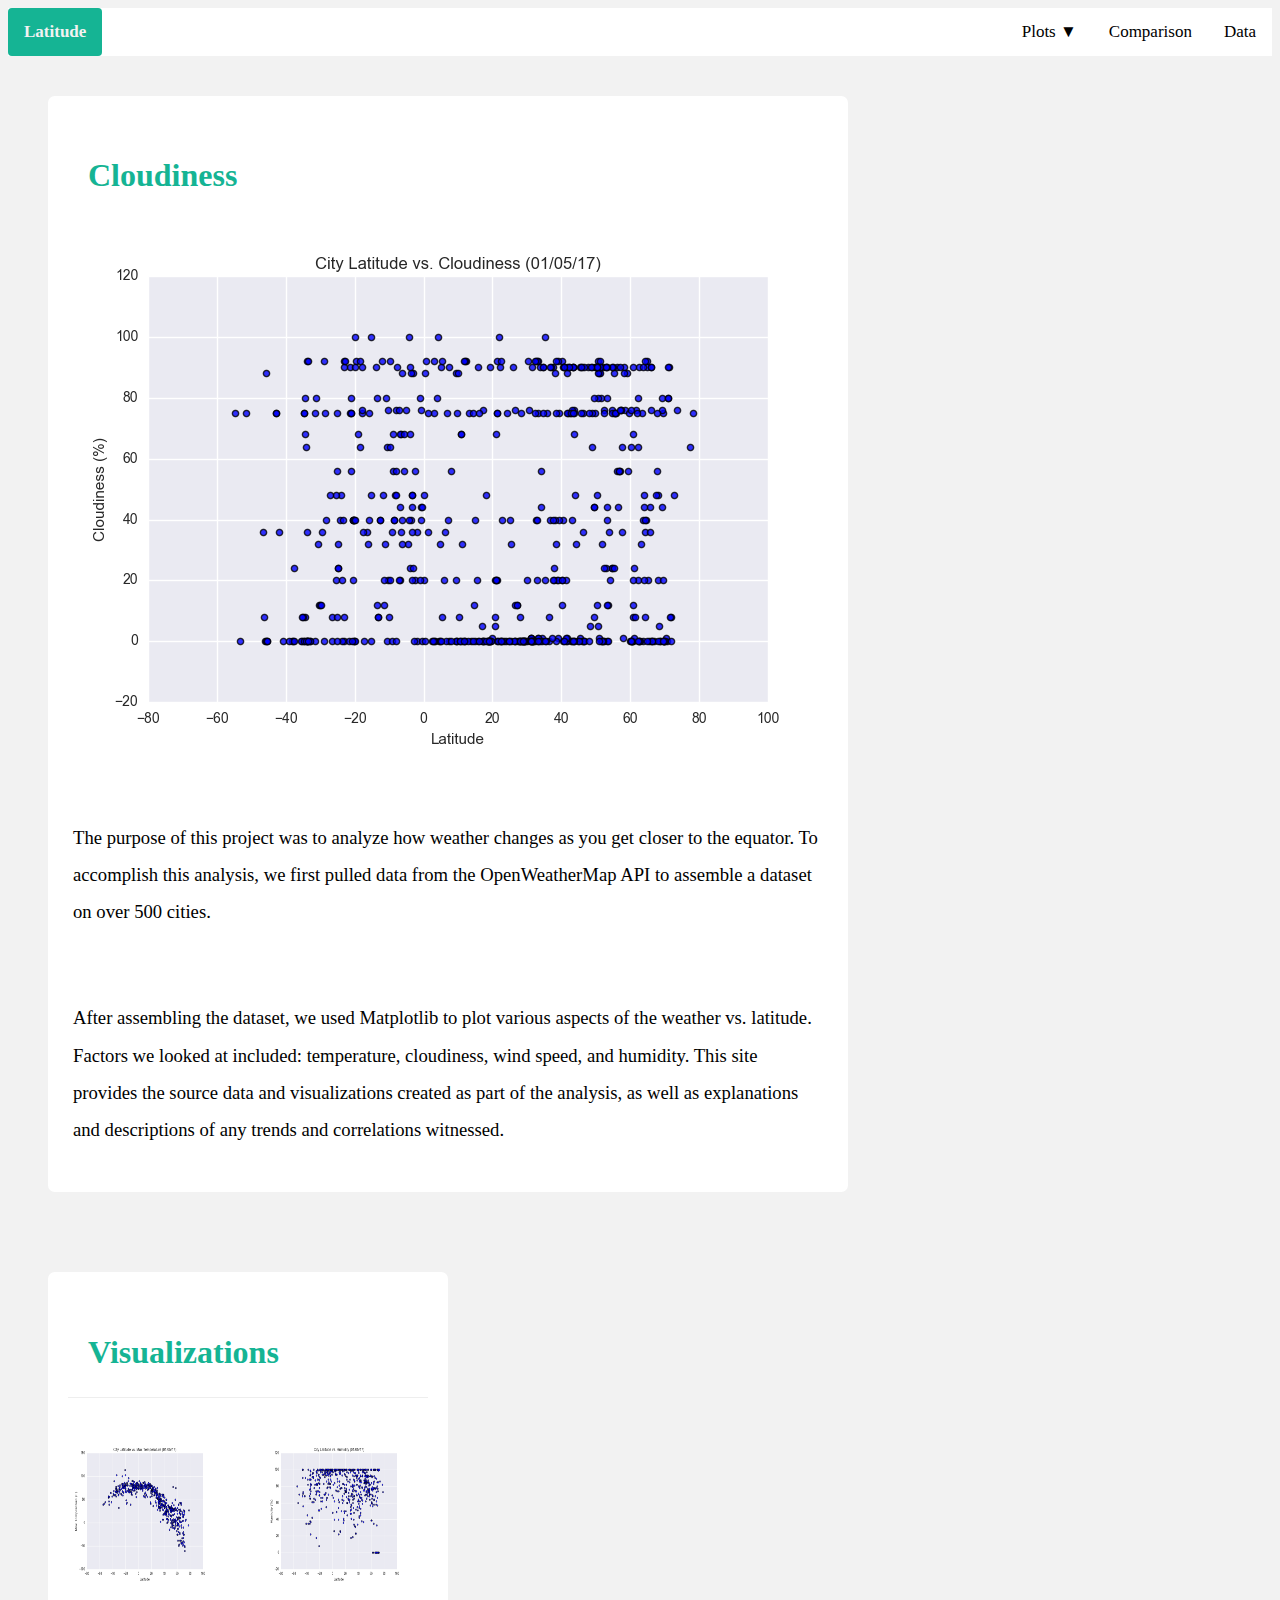
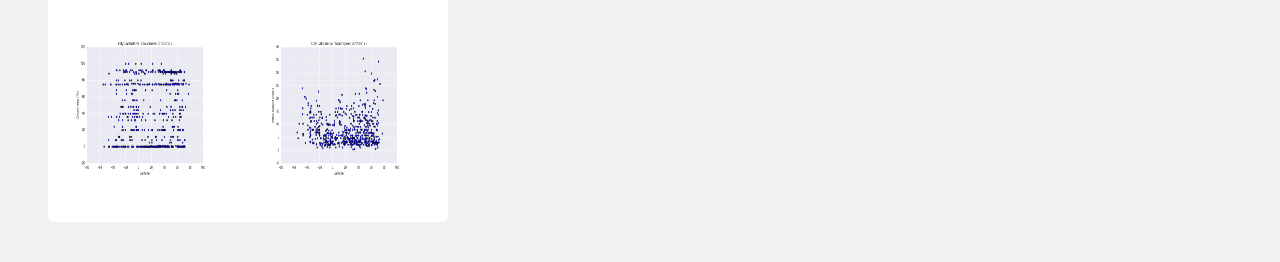
==== cloudiness.html @ f89f0354 "finished most of the desktop pages except for the data page" ====
<!DOCTYPE html>
<!-- Template by html.am -->
<html>
	<head>
		<meta http-equiv="Content-Type" content="text/html; charset=utf-8">
		<title>Cloudiness</title>
		<link rel="stylesheet" href="visualization-style.css">

	</head>
	
<body>
	<div class="topnav">
		<a class="active" href="./index.html">Latitude</a>
		<a href="./data.html">Data</a>
		<a href="./comparison.html">Comparison</a>
		<div class="dropdown">
			<button class="dropbtn">Plots ▼
				<i class="fa fa-caret-down"></i>
			</button>
			<div class="dropdown-content">
				<a href="./max-temperature.html">Max Temperature</a>
				<a href="./humidity.html">Humidity</a>
				<a href="./cloudiness.html">Cloudiness</a>
				<a href="./wind-speed.html">Wind Speed</a>
			</div>
		</div>	
				
	</div>

	<section class="left-section">
		<h1>Cloudiness</h1>
		<img src="./Resources/assets-images/Fig3.png" alt="City Latitude vs. Max Temperature">
        <p>The purpose of this project was to analyze how weather changes as you get closer to the equator. To accomplish this analysis, we first pulled data from the OpenWeatherMap API to assemble a dataset on over 500 cities.</p>
		<p>After assembling the dataset, we used Matplotlib to plot various aspects of the weather vs. latitude. Factors we looked at included: temperature, cloudiness, wind speed, and humidity. This site provides the source data and visualizations created as part of the analysis, as well as explanations and descriptions of any trends and correlations witnessed.</p>
	</section>

	<section class="right-section">
		<h1>Visualizations</h1>
		<hr>
		<div class="column">
			<a href="./max-temperature.html"><img src="./Resources/assets-images/Fig1.png" alt="City Latitude vs. Max Temperature"></a>
			<a href="./humidity.html"><img src="./Resources/assets-images/Fig2.png" alt="City Latitude vs. Humidity"></a>
		</div>
		<div class="column">	
			<a href="./cloudiness.html"><img src="./Resources/assets-images/Fig3.png" alt="City Latitude vs. Cloudiness"></a>
			<a href="./wind-speed.html"><img src="./Resources/assets-images/Fig4.png" alt="City Latitude vs. Wind Speed"></a>
		</div>
	</section>
</body>
---- visualization-style.css ----
body {
    background-color: #f2f2f2;
}

.topnav {
    background-color: white;
    overflow: hidden;
}

.topnav a {
    float: left;
    color: black;
    text-align: center;
    padding: 14px 16px;
    text-decoration: none;
    font-size: 17px;
    margin-left: auto;
    margin-right: 0;
    float: right;
    border-radius: 3pt;
    
}

.topnav a:hover {
    background-color: #ddd;
    color: black;
}

.topnav a.active {
    background-color: #15b494;
    color: #f2f2f2;
    font-weight: 900;
    margin-right: auto;
    margin-left: 0;
    float: left;
}

.dropdown {
    overflow: hidden;
    float: right;
}

.dropdown .dropbtn {
    font-size: 17px;
    border:none;
    outline: none;
    color: black;
    padding: 14px 16px;
    background-color: inherit;
    font-family: inherit;
    margin: 0;
}

.navbar a:hover, .dropdown:hover .dropbtn {
    background-color: #ddd;
}

.dropdown-content {
    display: none;
    position: absolute;
    background-color: #f9f9f9;
    min-width: 160px;
    box-shadow: 0px 8px 16px 0px rgba(0,0,0,0.2);
    z-index: 1;
  }

  .dropdown-content a {
    float: none;
    color: black;
    padding: 12px 16px;
    text-decoration: none;
    display: block;
    text-align: left;
  }

.dropdown-content a:hover {
    background-color: #ddd;
}

.dropdown:hover .dropdown-content {
    display: block;
}

section {
    background-color: white;
    margin: 40px;
    border-radius: 5pt;
}

section h1 {
    color:#15b494;
    padding:40px;
    padding-bottom:5px;
    font-weight:700px;
    font-size: 24pt;
}

section hr {
    margin: 20px;
    height: 1px;
    background-color: #ddd;
    opacity: 0.5;
    border: none;
}
section p {
    font-size: 14pt;
    line-height: 2;
    padding: 25px;
}
section p img {
    height: 40%;
    width: 40%;
    float: left;
}

.left-section {
    float:left;
    width: 800px;
}

.right-section {
    float:left;
    width: 400px;
    height: 550px;
}

.right-section img {
    height: 150px;
    width: 150px;
    padding: 20px;
}

.right-section img:hover {
    border: 5px solid #555:
}
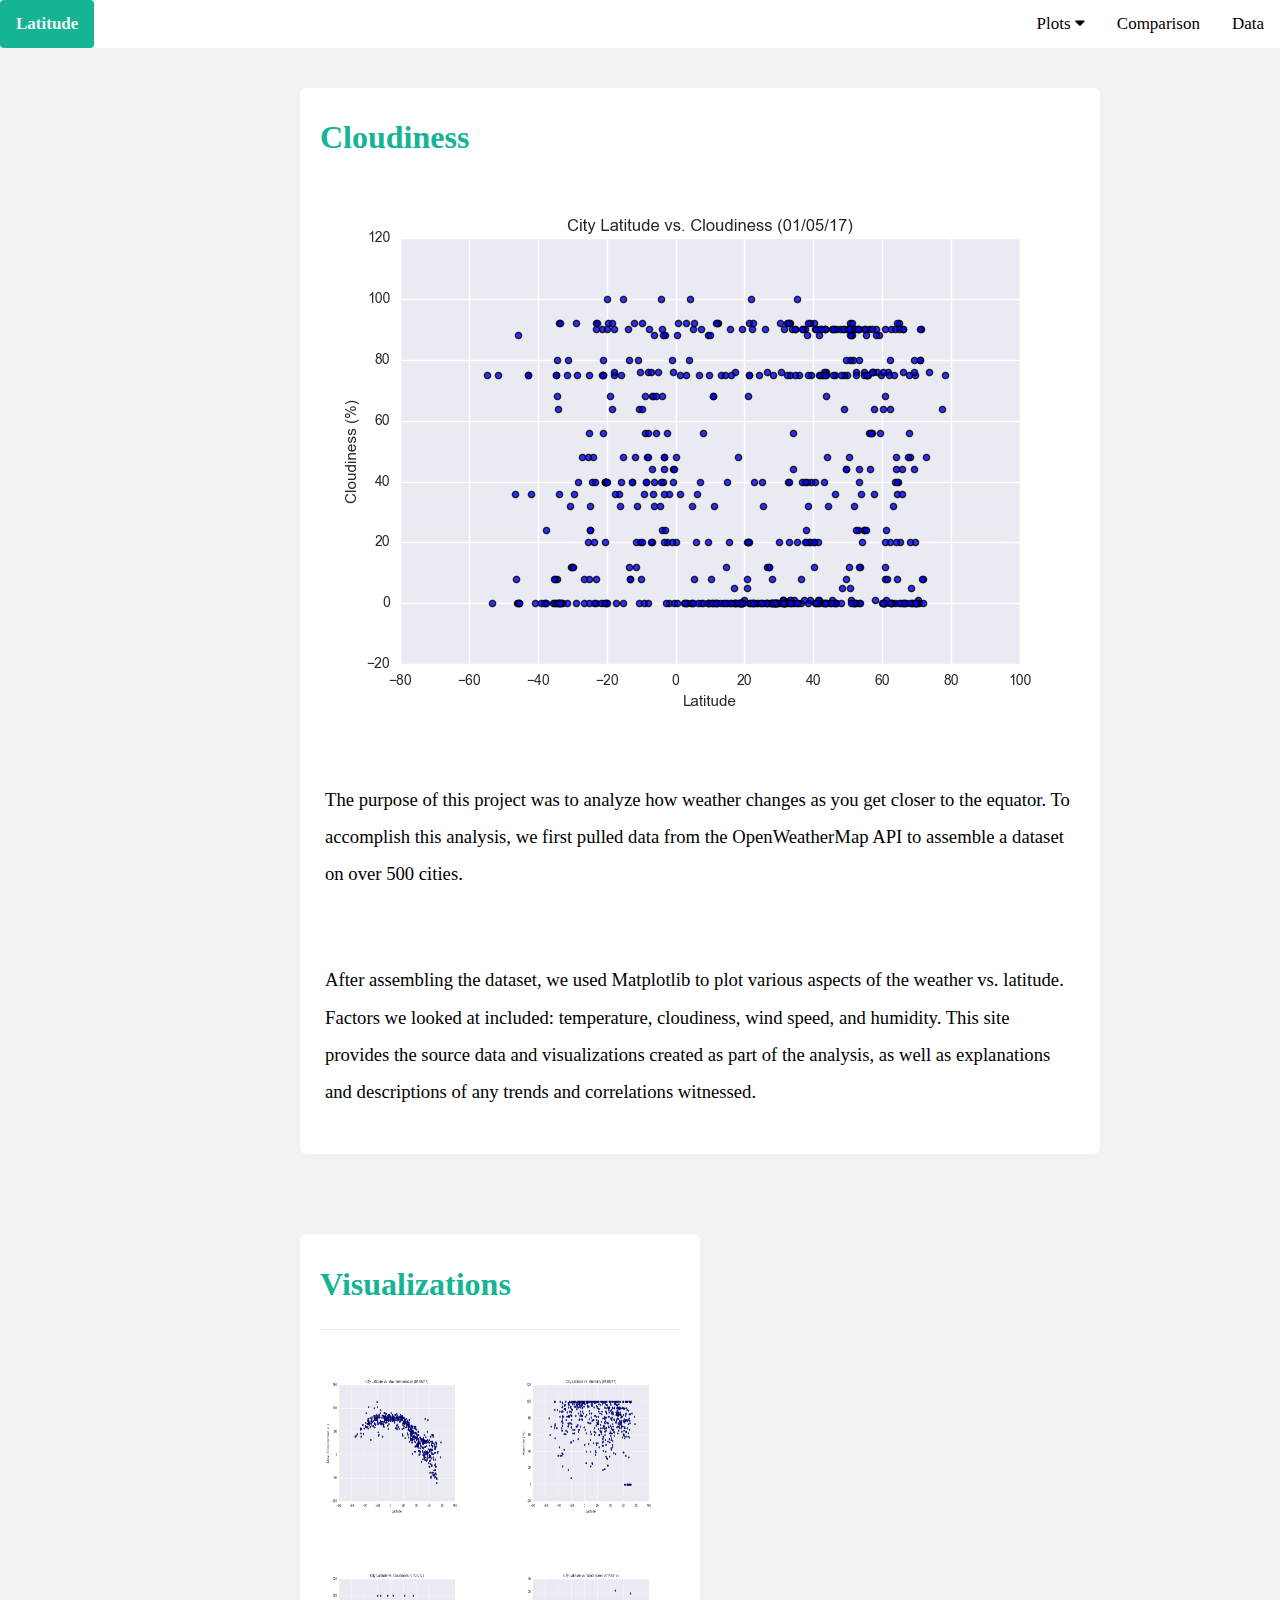
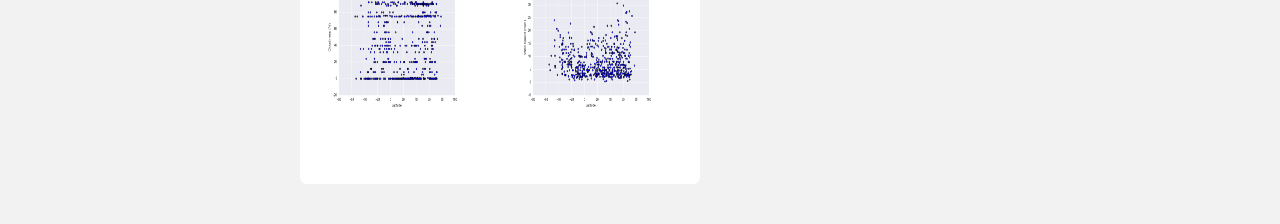
==== commit eb00242f: "added small screen functionality" ====
--- a/cloudiness.html
+++ b/cloudiness.html
@@ -3,29 +3,43 @@
 <html>
 	<head>
 		<meta http-equiv="Content-Type" content="text/html; charset=utf-8">
-		<title>Cloudiness</title>
+		<title>Web Design Challenge</title>
 		<link rel="stylesheet" href="visualization-style.css">
+
+		<!-- I took the icons for the drop down menu for small screens (and a good bit of the code) from the tutorials from w3schools.com, 
+			they require this stylesheet to get the icons to work -->
+		<link rel="stylesheet" href="https://cdnjs.cloudflare.com/ajax/libs/font-awesome/4.7.0/css/font-awesome.min.css">
 
 	</head>
 	
 <body>
 	<div class="topnav">
 		<a class="active" href="./index.html">Latitude</a>
-		<a href="./data.html">Data</a>
-		<a href="./comparison.html">Comparison</a>
-		<div class="dropdown">
-			<button class="dropbtn">Plots ▼
-				<i class="fa fa-caret-down"></i>
-			</button>
-			<div class="dropdown-content">
-				<a href="./max-temperature.html">Max Temperature</a>
-				<a href="./humidity.html">Humidity</a>
-				<a href="./cloudiness.html">Cloudiness</a>
-				<a href="./wind-speed.html">Wind Speed</a>
-			</div>
-		</div>	
+
+		<div id="myLinks" class="Links">
+			<a href="./data.html">Data</a>
+			<a href="./comparison.html">Comparison</a>
+			<div class="dropdown">
+
+				<!-- For the drop down menus in the small screen version I used a javascript button to toggle menus-->
+				<button href="javascript:void(0);" onclick="submenuDisplay()" class="dropbtn">Plots
+					<i class="fa fa-caret-down"></i>
+				</button>
+				<div class="dropdown-content" id="plotContent">
+					<a href="./max-temperature.html">Max Temperature</a>
+					<a href="./humidity.html">Humidity</a>
+					<a href="./cloudiness.html">Cloudiness</a>
+					<a href="./wind-speed.html">Wind Speed</a>
+				</div>
+			</div>	
+		</div>
+		<a href="javascript:void(0);" class="icon" onclick="myFunction()">
+			<i class="fa fa-bars"></i>
+		</a>
 				
 	</div>
+
+    <hr class="header-break" id="header-break">
 
 	<section class="left-section">
 		<h1>Cloudiness</h1>
@@ -46,4 +60,32 @@
 			<a href="./wind-speed.html"><img src="./Resources/assets-images/Fig4.png" alt="City Latitude vs. Wind Speed"></a>
 		</div>
 	</section>
-</body>+</body>
+
+<!-- Javascript to toggle the menus for the small screen-->
+<script>
+	function myFunction() {
+  var x = document.getElementById("myLinks");
+  var y = document.getElementById("header-break")
+  if (x.style.display === "block") {
+    x.style.display = "none";
+	y.style.display = "none";
+  } else {
+    x.style.display = "block";
+	y.style.display = "block";
+  }
+}
+
+	function submenuDisplay() {
+		var x = document.getElementById("plotContent");
+		if (x.style.display === "block") {
+    			x.style.display = "none";
+				
+  		} else {
+    		x.style.display = "block";
+			x.style.position = "relative";
+  }
+
+	}
+
+</script>--- a/visualization-style.css
+++ b/visualization-style.css
@@ -1,5 +1,6 @@
 body {
     background-color: #f2f2f2;
+    margin: 0;
 }
 
 .topnav {
@@ -8,7 +9,6 @@
 }
 
 .topnav a {
-    float: left;
     color: black;
     text-align: center;
     padding: 14px 16px;
@@ -49,6 +49,7 @@
     background-color: inherit;
     font-family: inherit;
     margin: 0;
+    float: right;
 }
 
 .navbar a:hover, .dropdown:hover .dropbtn {
@@ -57,11 +58,13 @@
 
 .dropdown-content {
     display: none;
+    margin-top: 48px;
     position: absolute;
     background-color: #f9f9f9;
     min-width: 160px;
     box-shadow: 0px 8px 16px 0px rgba(0,0,0,0.2);
     z-index: 1;
+    
   }
 
   .dropdown-content a {
@@ -81,6 +84,10 @@
     display: block;
 }
 
+.header-break {
+    display: none;
+}
+
 section {
     background-color: white;
     margin: 40px;
@@ -89,7 +96,8 @@
 
 section h1 {
     color:#15b494;
-    padding:40px;
+    padding:10px;
+    padding-left: 20px;
     padding-bottom:5px;
     font-weight:700px;
     font-size: 24pt;
@@ -127,10 +135,248 @@
 .right-section img {
     height: 150px;
     width: 150px;
-    padding: 20px;
+    padding: 15px;
+    border: 5px solid white;
+    border-radius: 10px;
 }
 
 .right-section img:hover {
-    border: 5px solid #555:
-}
-
+    border: 5px solid #ddd;
+}
+
+.icon {
+    display: none;
+  }
+
+@media (max-width:2400px) {
+    .left-section {
+        margin-left: 525px;
+    }
+}
+
+@media (max-width:2300px) {
+    .left-section {
+        margin-left: 475px;
+    }
+}
+
+@media (max-width:2200px) {
+    .left-section {
+        margin-left: 425px;
+    }
+}
+
+@media (max-width:2100px) {
+    .left-section {
+        margin-left: 375px;
+    }
+}
+
+@media (max-width:2000px) {
+    .left-section {
+        margin-left: 325px;
+    }
+}
+
+@media (max-width:1900px) {
+    .left-section {
+        margin-left: 275px;
+    }
+}
+@media (max-width:1800px) {
+    .left-section {
+        margin-left: 225px;
+    }  
+}
+
+@media (max-width:1700px) {
+    .left-section {
+        margin-left: 175px;
+    }  
+}
+
+@media (max-width:1600px) {
+    .left-section {
+        margin-left: 125px;
+    }  
+}
+
+@media (max-width:1500px) {
+    .left-section {
+        margin-left: 350px;
+    }
+    
+    .right-section {
+        margin-left: 350px;
+    }
+}
+
+@media (max-width:1400px) {
+    .left-section {
+        margin-left: 300px;
+    }
+    
+    .right-section {
+        margin-left: 300px;
+    }
+}
+
+@media (max-width:1300x) {
+    .left-section {
+        margin-left: 250px;
+    }
+    
+    .right-section {
+        margin-left: 250px;
+    }
+}
+
+@media (max-width:1200px) {
+    .left-section {
+        margin-left: 200px;
+    }  
+
+    .right-section {
+        margin-left: 200px;
+    }
+}
+
+@media (max-width:1100px) {
+    .left-section {
+        margin-left: 150px;
+    }  
+
+    .right-section {
+        margin-left: 150px;
+    }
+}
+
+@media (max-width:1000px) {
+    .left-section {
+        margin-left: 100px;
+    }  
+
+    .right-section {
+        margin-left: 100px;
+    }
+}
+
+@media (max-width:900px) {
+    .left-section {
+        margin-left: 50px;
+    }  
+
+    .right-section {
+        margin-left: 50px;
+    }
+}
+
+
+@media (max-width:640px) {
+    .topnav {
+        overflow: hidden;
+        background-color: white;
+      }
+
+      .active {
+        width: 100%;
+      }
+      /* Hide the links inside the navigation menu (except for logo/home) */
+      .topnav #myLinks {
+        width: 100%;
+        display: none;
+        position: relative;
+        background-color: #f2f2f2;
+        float: left;
+      }
+      
+      /* Style navigation menu links */
+      .topnav a {
+        color: black;
+        padding: 14px 16px;
+        text-decoration: none;
+        font-size: 17px;
+        display: block;
+        float: none;
+        text-align: left;
+        background-color: white;
+      }
+
+      .dropdown {
+        float: left;
+        background-color: white;
+        width: 100%;
+        
+      }
+
+      .dropdown .dropbtn {
+        width: 100%;
+        text-align: left;
+      }
+
+      .dropdown-content a {
+        display: block;
+        position: relative;
+        background-color: white;
+        margin-left: 20px;
+      }
+
+      .dropdown:hover .dropdown-content {
+        display: block;
+        float: none;
+      }
+
+    
+      
+      /* Style the hamburger menu */
+      .topnav a.icon {
+        display: block;
+        background:#15b494;
+        display: block;
+        position: absolute;
+        right: 0;
+        top: 0;
+      }
+      
+      /* Add a grey background color on mouse-over */
+      .topnav a:hover {
+        background-color: #ddd;
+        color: black;
+      }
+      
+      /* Style the active link (or home/logo) */
+      .active {
+        background-color: #15b494;
+        color: white;
+      }
+
+      body {
+        background-color: white;
+      }
+
+      section {
+        margin: 0;
+        padding: 0;
+      }
+
+      section h1 {
+        padding-left: 0;
+      }
+
+      section p {
+        padding: 0;
+      }
+
+      .left-section {
+        width: auto;
+      }
+
+      .left-section img {
+        width: 100%;
+        height: 100%;
+      }
+
+      .right-section {
+        width: auto;
+      }
+}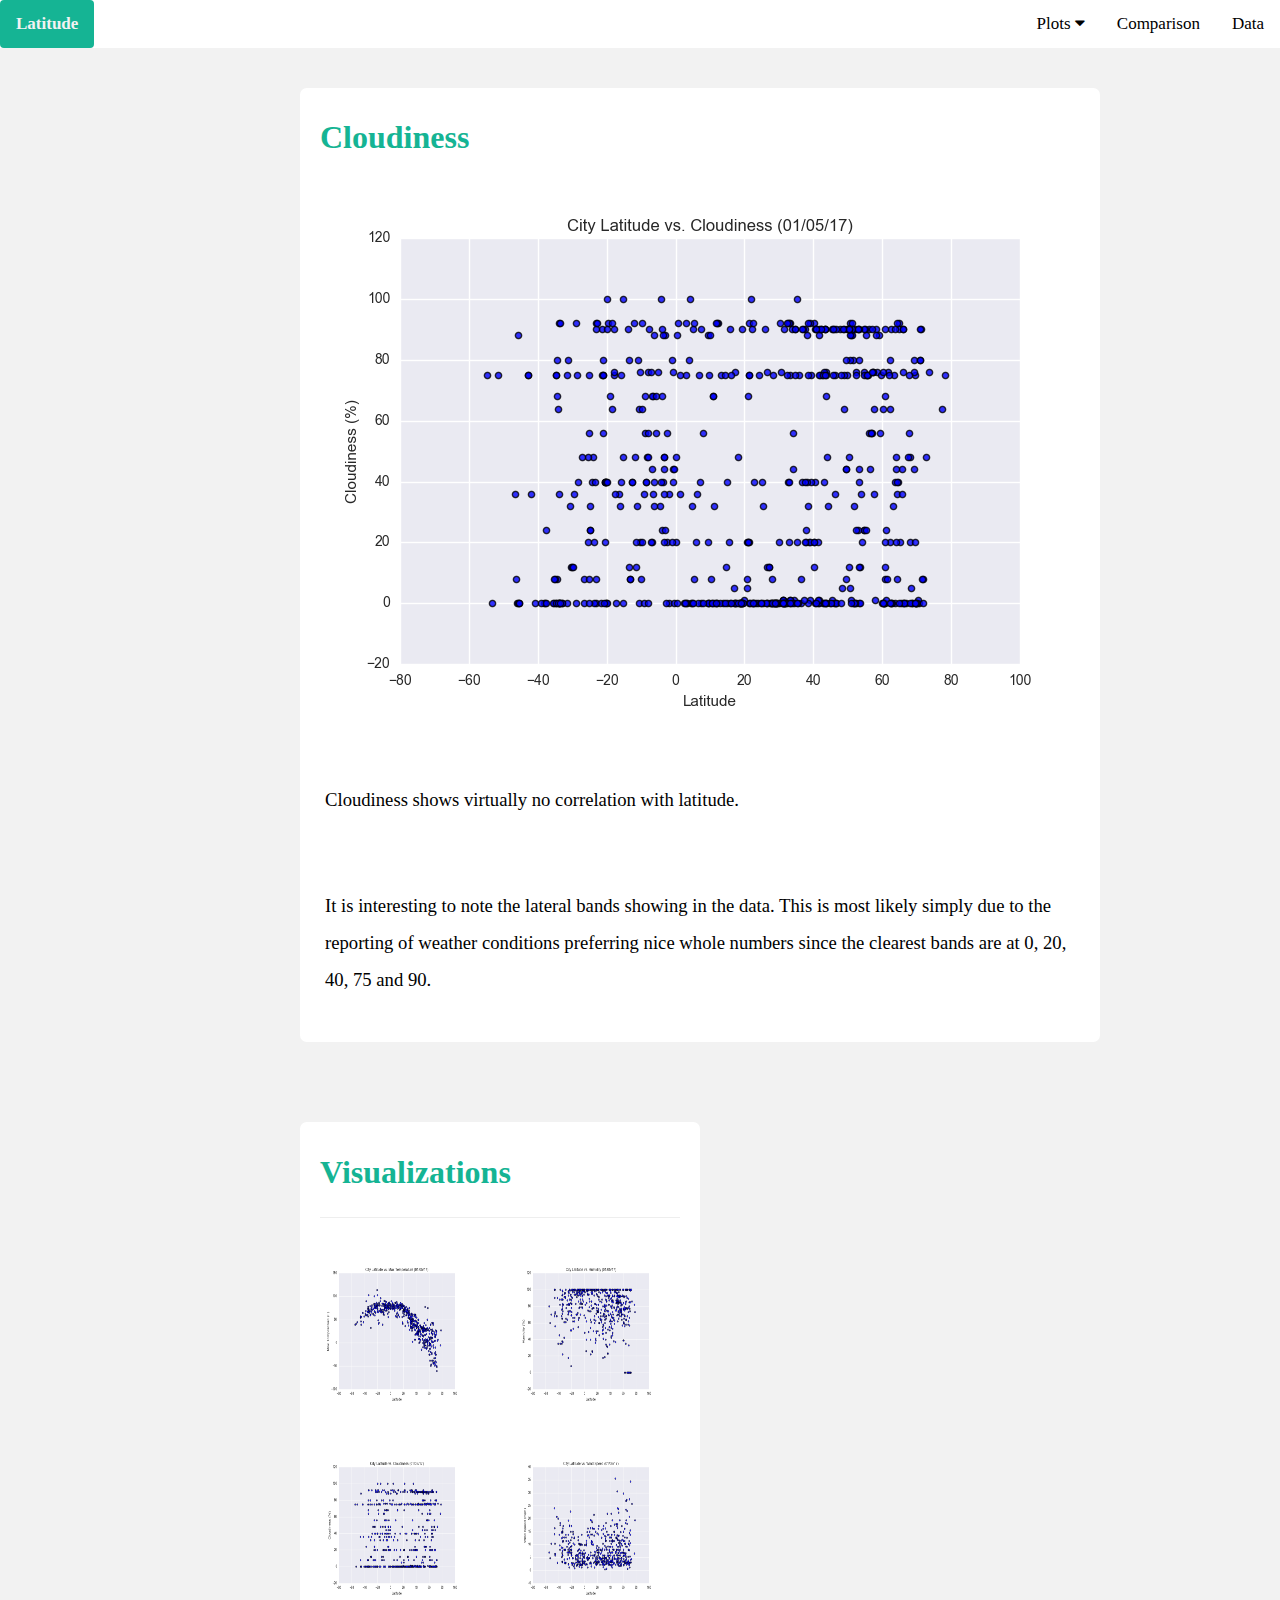
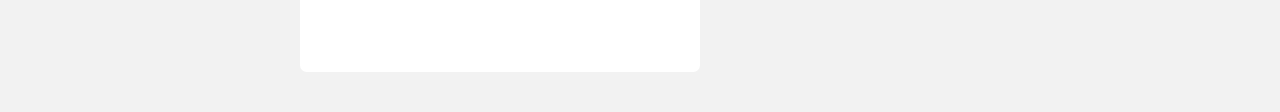
==== commit 05e26c64: "mostly finished" ====
--- a/cloudiness.html
+++ b/cloudiness.html
@@ -4,7 +4,7 @@
 	<head>
 		<meta http-equiv="Content-Type" content="text/html; charset=utf-8">
 		<title>Web Design Challenge</title>
-		<link rel="stylesheet" href="visualization-style.css">
+		<link rel="stylesheet" href="./assets/visualization-style.css">
 
 		<!-- I took the icons for the drop down menu for small screens (and a good bit of the code) from the tutorials from w3schools.com, 
 			they require this stylesheet to get the icons to work -->
@@ -43,21 +43,21 @@
 
 	<section class="left-section">
 		<h1>Cloudiness</h1>
-		<img src="./Resources/assets-images/Fig3.png" alt="City Latitude vs. Max Temperature">
-        <p>The purpose of this project was to analyze how weather changes as you get closer to the equator. To accomplish this analysis, we first pulled data from the OpenWeatherMap API to assemble a dataset on over 500 cities.</p>
-		<p>After assembling the dataset, we used Matplotlib to plot various aspects of the weather vs. latitude. Factors we looked at included: temperature, cloudiness, wind speed, and humidity. This site provides the source data and visualizations created as part of the analysis, as well as explanations and descriptions of any trends and correlations witnessed.</p>
+		<img src="./visualizations/Fig3.png" alt="City Latitude vs. Max Temperature">
+        <p>Cloudiness shows virtually no correlation with latitude. </p>
+		<p>It is interesting to note the lateral bands showing in the data. This is most likely simply due to the reporting of weather conditions preferring nice whole numbers since the clearest bands are at 0, 20, 40, 75 and 90.</p>
 	</section>
 
 	<section class="right-section">
 		<h1>Visualizations</h1>
 		<hr>
 		<div class="column">
-			<a href="./max-temperature.html"><img src="./Resources/assets-images/Fig1.png" alt="City Latitude vs. Max Temperature"></a>
-			<a href="./humidity.html"><img src="./Resources/assets-images/Fig2.png" alt="City Latitude vs. Humidity"></a>
+			<a href="./max-temperature.html"><img src="./visualizations/Fig1.png" alt="City Latitude vs. Max Temperature"></a>
+			<a href="./humidity.html"><img src="./visualizations/Fig2.png" alt="City Latitude vs. Humidity"></a>
 		</div>
 		<div class="column">	
-			<a href="./cloudiness.html"><img src="./Resources/assets-images/Fig3.png" alt="City Latitude vs. Cloudiness"></a>
-			<a href="./wind-speed.html"><img src="./Resources/assets-images/Fig4.png" alt="City Latitude vs. Wind Speed"></a>
+			<a href="./cloudiness.html"><img src="./visualizations/Fig3.png" alt="City Latitude vs. Cloudiness"></a>
+			<a href="./wind-speed.html"><img src="./visualizations/Fig4.png" alt="City Latitude vs. Wind Speed"></a>
 		</div>
 	</section>
 </body>
@@ -65,27 +65,31 @@
 <!-- Javascript to toggle the menus for the small screen-->
 <script>
 	function myFunction() {
-  var x = document.getElementById("myLinks");
-  var y = document.getElementById("header-break")
-  if (x.style.display === "block") {
-    x.style.display = "none";
-	y.style.display = "none";
-  } else {
-    x.style.display = "block";
-	y.style.display = "block";
-  }
+  		var x = document.getElementById("myLinks");
+  		var y = document.getElementById("header-break")
+
+  		if (x.style.display === "block") {
+    		x.style.display = "none";
+			y.style.display = "none";
+  		} else {
+    		x.style.display = "block";
+			y.style.display = "block";
+  	}
 }
 
 	function submenuDisplay() {
 		var x = document.getElementById("plotContent");
-		if (x.style.display === "block") {
+		var width = (window.innerWidth > 0) ? window.innerWidth : screen.width;
+
+		if (width <= 640) {
+			if (x.style.display === "block") {
     			x.style.display = "none";
 				
-  		} else {
-    		x.style.display = "block";
-			x.style.position = "relative";
-  }
-
-	}
+  			} else {
+    			x.style.display = "block";
+				x.style.position = "relative";
+		}
+  	}
+}
 
 </script>--- a/assets/visualization-style.css
+++ b/assets/visualization-style.css
@@ -0,0 +1,382 @@
+body {
+    background-color: #f2f2f2;
+    margin: 0;
+}
+
+.topnav {
+    background-color: white;
+    overflow: hidden;
+}
+
+.topnav a {
+    color: black;
+    text-align: center;
+    padding: 14px 16px;
+    text-decoration: none;
+    font-size: 17px;
+    margin-left: auto;
+    margin-right: 0;
+    float: right;
+    border-radius: 3pt;
+    
+}
+
+.topnav a:hover {
+    background-color: #ddd;
+    color: black;
+}
+
+.topnav a.active {
+    background-color: #15b494;
+    color: #f2f2f2;
+    font-weight: 900;
+    margin-right: auto;
+    margin-left: 0;
+    float: left;
+}
+
+.dropdown {
+    overflow: hidden;
+    float: right;
+}
+
+.dropdown .dropbtn {
+    font-size: 17px;
+    border:none;
+    outline: none;
+    color: black;
+    padding: 14px 16px;
+    background-color: inherit;
+    font-family: inherit;
+    margin: 0;
+    float: right;
+}
+
+.navbar a:hover, .dropdown:hover .dropbtn {
+    background-color: #ddd;
+}
+
+.dropdown-content {
+    display: none;
+    margin-top: 48px;
+    position: absolute;
+    background-color: #f9f9f9;
+    min-width: 160px;
+    box-shadow: 0px 8px 16px 0px rgba(0,0,0,0.2);
+    z-index: 1;
+    
+  }
+
+  .dropdown-content a {
+    float: none;
+    color: black;
+    padding: 12px 16px;
+    text-decoration: none;
+    display: block;
+    text-align: left;
+  }
+
+.dropdown-content a:hover {
+    background-color: #ddd;
+}
+
+.dropdown:hover .dropdown-content {
+    display: block;
+}
+
+.header-break {
+    display: none;
+}
+
+section {
+    background-color: white;
+    margin: 40px;
+    border-radius: 5pt;
+}
+
+section h1 {
+    color:#15b494;
+    padding:10px;
+    padding-left: 20px;
+    padding-bottom:5px;
+    font-weight:700px;
+    font-size: 24pt;
+}
+
+section hr {
+    margin: 20px;
+    height: 1px;
+    background-color: #ddd;
+    opacity: 0.5;
+    border: none;
+}
+section p {
+    font-size: 14pt;
+    line-height: 2;
+    padding: 25px;
+}
+section p img {
+    height: 40%;
+    width: 40%;
+    float: left;
+}
+
+.left-section {
+    float:left;
+    width: 800px;
+}
+
+.right-section {
+    float:left;
+    width: 400px;
+    height: 550px;
+}
+
+.right-section img {
+    height: 150px;
+    width: 150px;
+    padding: 15px;
+    border: 5px solid white;
+    border-radius: 10px;
+}
+
+.right-section img:hover {
+    border: 5px solid #ddd;
+}
+
+.icon {
+    display: none;
+  }
+
+@media (max-width:2400px) {
+    .left-section {
+        margin-left: 525px;
+    }
+}
+
+@media (max-width:2300px) {
+    .left-section {
+        margin-left: 475px;
+    }
+}
+
+@media (max-width:2200px) {
+    .left-section {
+        margin-left: 425px;
+    }
+}
+
+@media (max-width:2100px) {
+    .left-section {
+        margin-left: 375px;
+    }
+}
+
+@media (max-width:2000px) {
+    .left-section {
+        margin-left: 325px;
+    }
+}
+
+@media (max-width:1900px) {
+    .left-section {
+        margin-left: 275px;
+    }
+}
+@media (max-width:1800px) {
+    .left-section {
+        margin-left: 225px;
+    }  
+}
+
+@media (max-width:1700px) {
+    .left-section {
+        margin-left: 175px;
+    }  
+}
+
+@media (max-width:1600px) {
+    .left-section {
+        margin-left: 125px;
+    }  
+}
+
+@media (max-width:1500px) {
+    .left-section {
+        margin-left: 350px;
+    }
+    
+    .right-section {
+        margin-left: 350px;
+    }
+}
+
+@media (max-width:1400px) {
+    .left-section {
+        margin-left: 300px;
+    }
+    
+    .right-section {
+        margin-left: 300px;
+    }
+}
+
+@media (max-width:1300x) {
+    .left-section {
+        margin-left: 250px;
+    }
+    
+    .right-section {
+        margin-left: 250px;
+    }
+}
+
+@media (max-width:1200px) {
+    .left-section {
+        margin-left: 200px;
+    }  
+
+    .right-section {
+        margin-left: 200px;
+    }
+}
+
+@media (max-width:1100px) {
+    .left-section {
+        margin-left: 150px;
+    }  
+
+    .right-section {
+        margin-left: 150px;
+    }
+}
+
+@media (max-width:1000px) {
+    .left-section {
+        margin-left: 100px;
+    }  
+
+    .right-section {
+        margin-left: 100px;
+    }
+}
+
+@media (max-width:900px) {
+    .left-section {
+        margin-left: 50px;
+    }  
+
+    .right-section {
+        margin-left: 50px;
+    }
+}
+
+
+@media (max-width:640px) {
+    .topnav {
+        overflow: hidden;
+        background-color: white;
+      }
+
+      .active {
+        width: 100%;
+      }
+      /* Hide the links inside the navigation menu (except for logo/home) */
+      .topnav #myLinks {
+        width: 100%;
+        display: none;
+        position: relative;
+        background-color: #f2f2f2;
+        float: left;
+      }
+      
+      /* Style navigation menu links */
+      .topnav a {
+        color: black;
+        padding: 14px 16px;
+        text-decoration: none;
+        font-size: 17px;
+        display: block;
+        float: none;
+        text-align: left;
+        background-color: white;
+      }
+
+      .dropdown {
+        float: left;
+        background-color: white;
+        width: 100%;
+        
+      }
+
+      .dropdown .dropbtn {
+        width: 100%;
+        text-align: left;
+      }
+
+      .dropdown-content a {
+        display: block;
+        position: relative;
+        background-color: white;
+        margin-left: 20px;
+      }
+
+      .dropdown:hover .dropdown-content {
+        display: block;
+        float: none;
+      }
+
+    
+      
+      /* Style the hamburger menu */
+      .topnav a.icon {
+        display: block;
+        background:#15b494;
+        display: block;
+        position: absolute;
+        right: 0;
+        top: 0;
+      }
+      
+      /* Add a grey background color on mouse-over */
+      .topnav a:hover {
+        background-color: #ddd;
+        color: black;
+      }
+      
+      /* Style the active link (or home/logo) */
+      .active {
+        background-color: #15b494;
+        color: white;
+      }
+
+      body {
+        background-color: white;
+      }
+
+      section {
+        margin: 0;
+        padding: 0;
+      }
+
+      section h1 {
+        padding-left: 0;
+      }
+
+      section p {
+        padding: 0;
+      }
+
+      .left-section {
+        width: auto;
+      }
+
+      .left-section img {
+        width: 100%;
+        height: 100%;
+      }
+
+      .right-section {
+        width: auto;
+      }
+}